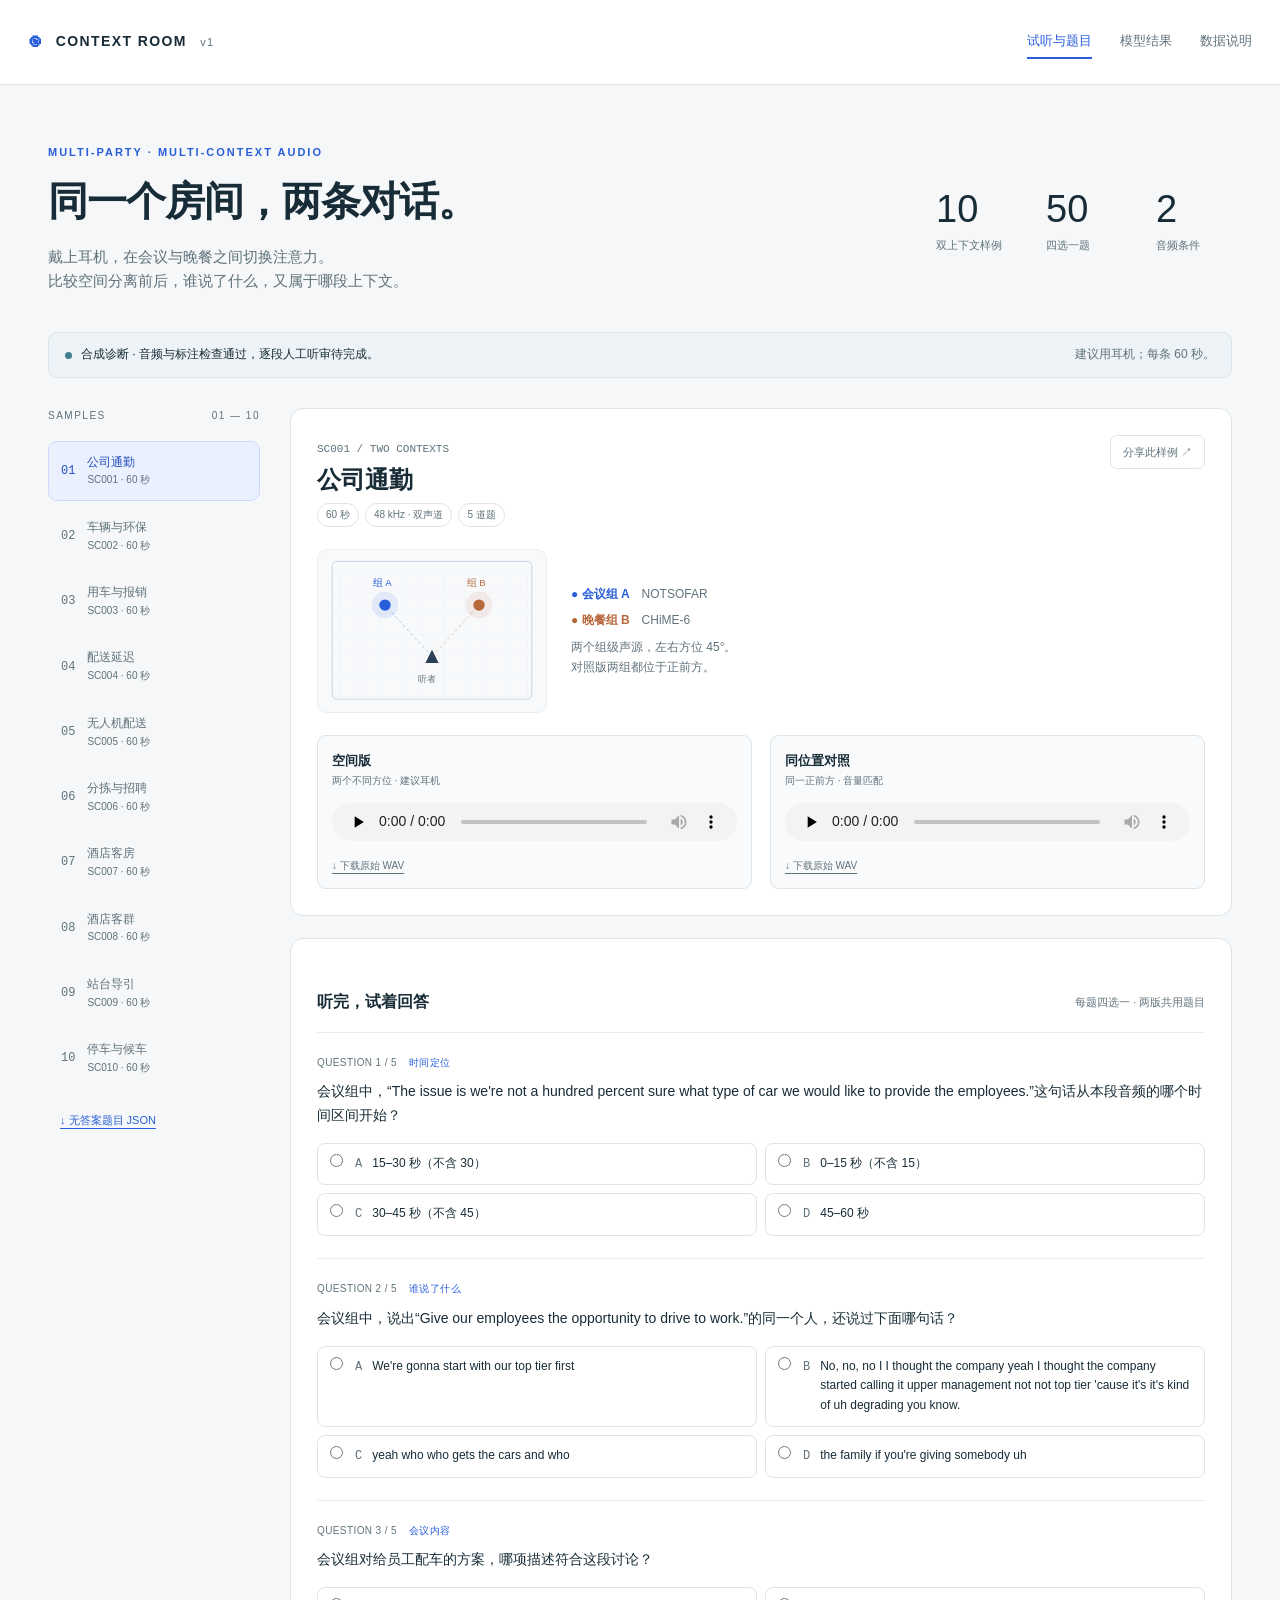
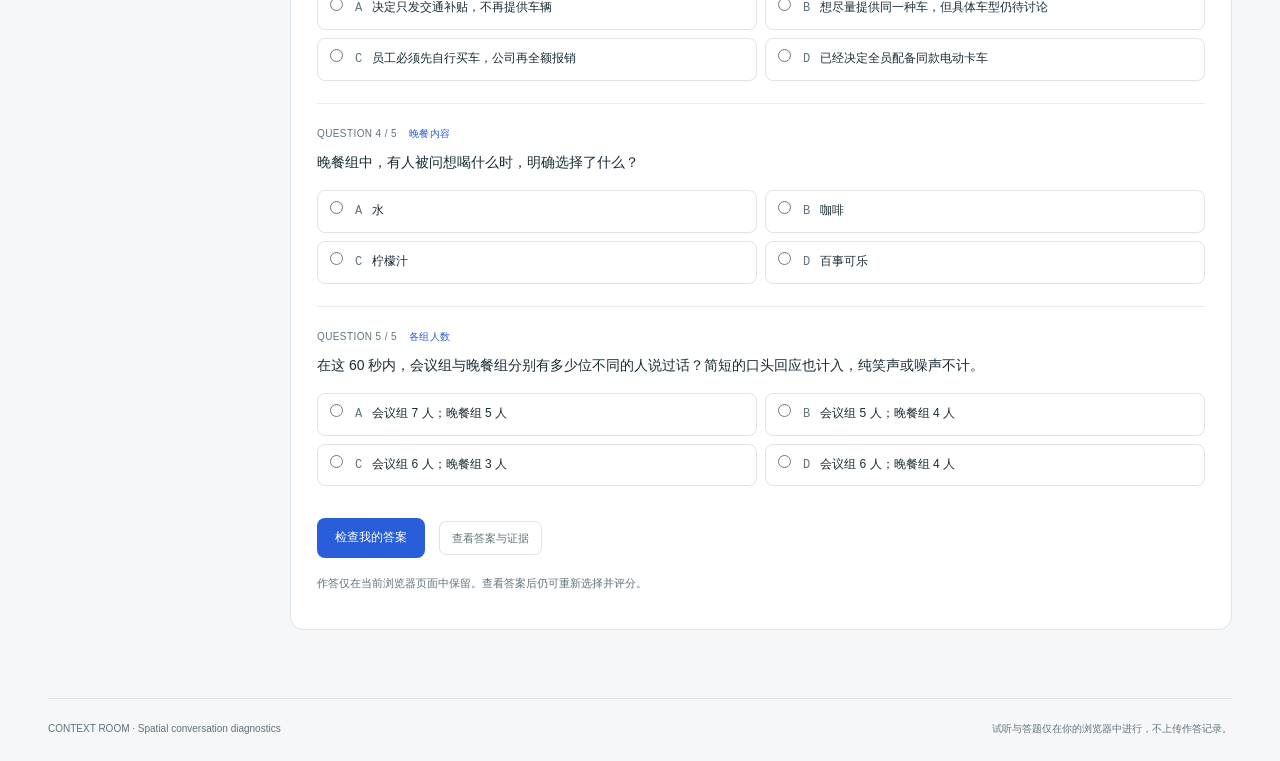
==== index.html @ 722d9555 "Add paired question results board with filters" ====
<!doctype html>
<html lang="zh-CN">
<head><meta charset="utf-8"><meta name="viewport" content="width=device-width,initial-scale=1"><meta name="description" content="10 段双上下文多人对话，比较双耳空间音频与同位置对照，配有 50 道四选一题及模型 smoke test 展示。"><title>Context Room · 双上下文音频实验</title><link rel="stylesheet" href="style.css"></head>
<body>
<header class="topbar"><a class="brand" href="#"><span class="brand-icon">◉</span> CONTEXT ROOM <span class="version">v1</span></a><nav><a href="#listen" id="nav-listen" class="active">试听与题目</a><a href="#results" id="nav-results">模型结果</a><a href="#about" id="nav-about">数据说明</a></nav></header>
<main><section class="hero"><div><p class="eyebrow">MULTI-PARTY · MULTI-CONTEXT AUDIO</p><h1>同一个房间，两条对话。</h1><p class="subtitle">戴上耳机，在会议与晚餐之间切换注意力。<br>比较空间分离前后，谁说了什么，又属于哪段上下文。</p></div><div class="stats"><div><strong>10</strong><span>双上下文样例</span></div><div><strong>50</strong><span>四选一题</span></div><div><strong>2</strong><span>音频条件</span></div></div></section>
<div class="notice"><span class="status-dot"></span>合成诊断 · 音频与标注检查通过，逐段人工听审待完成。<span>建议用耳机；每条 60 秒。</span></div>
<section id="listen-view" class="workspace"><aside><div class="section-label">SAMPLES <span>01 — 10</span></div><div id="sample-list"></div><a class="download" href="questions.json" download>↓ 无答案题目 JSON</a></aside><div id="sample-content" aria-live="polite"><p>正在载入样例…</p></div></section>
<section id="results-view" hidden>
<div class="section-heading"><div><p class="eyebrow">RESULTS BOARD</p><h2>逐题对照，看清哪里答对了</h2></div><label>模型 <select id="board-model" aria-label="看板模型"></select></label></div>
<p class="board-intro">同一组 50 道题，空间版与同位置对照版并排比较。每个模型、样例和条件取最新一次记录。</p>
<div id="board-summary" class="board-summary"></div>
<div id="paired-summary" class="paired-summary"></div>
<details class="panel type-panel"><summary>按题型查看表现</summary><div id="type-summary"></div></details>
<section class="panel board-panel" aria-label="50题对照看板">
<div class="board-toolbar"><div><h3>50 题对照 board</h3><p id="board-count" role="status"></p></div><button class="secondary" id="board-reset">重置筛选</button></div>
<div class="filters board-filters">
<label>查看 <select id="board-filter"><option value="all">全部题目</option><option value="wrong">任一版本答错</option><option value="different">两版对错不同</option><option value="both-correct">两版都答对</option><option value="both-wrong">两版都答错</option><option value="missing">存在未评分</option></select></label>
<label>样例 <select id="board-sample"><option value="all">全部样例</option></select></label>
<label>题型 <select id="board-type"><option value="all">全部题型</option></select></label>
</div>
<div id="question-board"></div>
<p class="fineprint">✓ 正确 · ✕ 错误 · — 未评分。展开题目可查看完整题干、四个选项与两版选择；点击样例可返回试听。未运行、失败和无法解析分别标记。</p>
</section>
<details class="panel model-overview"><summary>所有模型运行概览</summary><div class="section-heading"><label>音频条件 <select id="result-condition"><option value="spatial">空间版</option><option value="colocated">同位置对照</option></select></label></div><div class="results-note" id="results-note"></div><div id="model-table"></div></details>
<p class="fineprint">两版共用 50 道唯一题，不能视为 100 道独立题。准确率以有效答案为分母，覆盖率单独展示。stereo_preserved 仅表示客户端保留双声道，服务侧处理未知。人工听审仍待完成。</p>
</section>
<section id="about-view" hidden><div class="panel prose"><p class="eyebrow">DATA & METHOD</p><h2>这组音频如何构造</h2><p>每条叠加一段 NOTSOFAR 会议与一段 CHiME-6 晚餐对话，保留各自的参与者与原始内容。每组作为一个整体声源，经 KEMAR HRTF 渲染到不同方位；对照版把两个声源放在同一正前方。</p><p>两种条件使用完全相同的片段与题目，整体 RMS 匹配。每条均为 60 秒、48 kHz、16-bit 双声道 WAV。原始录音为 16 kHz；升采样不增加原始信息。不额外叠加房间混响。</p><h3>五种题型</h3><p>时间定位 · 同一说话人的内容归属 · 会议内容问答 · 晚餐内容问答 · 两个上下文各自的说话人数。时间题以本段音频的起点为 0 秒，人数计入简短口头回应，不计纯笑声与噪声。</p><h3>解读结果的边界</h3><p>10 个片段配对来自 4 场 NOTSOFAR 会议和同一场 CHiME-6 S02；不是 10 场独立会话。context 在这里表示来源对话，内部仍可能出现子话题。每个人没有独立空间位置；短回应在混合后是否可辨，仍需人工听审。这是诊断样例，不代表官方 benchmark 成绩。</p><p>模型需要核实音频预处理是否保留双声道。空间版输入经过转单声道的结果，应明确标记，不能作为空间理解能力的直接证据。</p><h3>来源与许可</h3><ul><li>NOTSOFAR-1：Microsoft 与数据作者，<a href="https://huggingface.co/datasets/microsoft/NOTSOFAR">数据集</a> · <a href="https://github.com/microsoft/NOTSOFAR1-Challenge/blob/main/DATA_LICENSE">CC BY 4.0</a>。</li><li>CHiME-5/6：Jon Barker、Shinji Watanabe、Emmanuel Vincent、Jan Trmal 及共同作者，<a href="https://openslr.org/150/">OpenSLR 150</a> · CC BY-SA 4.0。</li><li>空间渲染：Bill Gardner、Keith Martin，MIT Media Laboratory，1994 年 <a href="https://sound.media.mit.edu/resources/KEMAR.html">KEMAR HRTF</a>；FFmpeg sofalizer。</li></ul><p>本项目的变更包括截取、混音、响度匹配、HRTF 渲染和新增问答标注。衍生音频与本项目新增内容以 <a href="https://creativecommons.org/licenses/by-sa/4.0/">CC BY-SA 4.0</a> 分享。原始资料保留各自署名与许可。</p><div class="resource-links"><a href="ATTRIBUTION.md">署名与引用</a><a href="provenance.json">片段来源与音频哈希</a><a href="results.json">模型结果 JSON</a><a href="result-schema.json">结果接入格式</a></div></div></section>
<footer><span>CONTEXT ROOM · Spatial conversation diagnostics</span><span>试听与答题仅在你的浏览器中进行，不上传作答记录。</span></footer></main>
<script src="app.js" defer></script></body></html>
---- style.css ----
:root{--ink:#182c37;--muted:#60727c;--blue:#295eda;--line:#dce4e9;--paper:#fff;--bg:#f5f7f8;--orange:#b7683b}*{box-sizing:border-box}body{margin:0;background:var(--bg);color:var(--ink);font:15px/1.65 -apple-system,BlinkMacSystemFont,"Segoe UI","PingFang SC",sans-serif}a{color:var(--blue);text-underline-offset:4px}button,input,select{font:inherit}button,a,input,select,summary{touch-action:manipulation}button{cursor:pointer}button:focus-visible,a:focus-visible,select:focus-visible{outline:3px solid #75a4ff;outline-offset:3px}[hidden]{display:none!important}.topbar{background:#fff;border-bottom:1px solid var(--line);display:flex;justify-content:space-between;align-items:center;padding:22px max(28px,calc((100vw - 1240px)/2));gap:24px}.brand{font-size:14px;font-weight:750;letter-spacing:1.4px;text-decoration:none;color:var(--ink);white-space:nowrap}.brand-icon{font-size:24px;vertical-align:middle;color:var(--blue);margin-right:9px}.version{color:var(--muted);font-size:11px;font-weight:400;margin-left:8px}nav{display:flex;gap:28px}nav a{font-size:13px;color:var(--muted);text-decoration:none;padding:5px 0}nav a.active{color:var(--blue);border-bottom:2px solid var(--blue)}main{max-width:1240px;margin:auto;padding:0 28px}.hero{padding:58px 0 38px;display:flex;align-items:center;justify-content:space-between;gap:40px}.eyebrow{color:var(--blue);letter-spacing:2px;font-size:11px;font-weight:700;margin:0 0 14px}h1{font-weight:650;font-size:40px;letter-spacing:-1px;line-height:1.3;margin:0 0 18px}.subtitle{color:var(--muted);font-size:15px;margin:0}.stats{display:flex;gap:34px}.stats div{display:flex;flex-direction:column;min-width:76px}.stats strong{font-size:38px;font-weight:500;line-height:1.4}.stats span{font-size:11px;color:var(--muted)}.notice{border:1px solid #dbe5eb;border-radius:9px;background:#edf3f7;padding:12px 16px;font-size:12px;display:flex;gap:9px;align-items:center;margin-bottom:30px}.notice>span:last-child{margin-left:auto;color:var(--muted)}.status-dot{width:7px;height:7px;background:#407d8f;border-radius:50%;flex-shrink:0}.workspace{display:grid;grid-template-columns:212px minmax(0,1fr);gap:30px}aside{align-self:start;position:sticky;top:24px}.section-label{font-size:10px;letter-spacing:1.5px;color:var(--muted);display:flex;justify-content:space-between;margin:0 0 16px}#sample-list{display:flex;flex-direction:column;gap:5px}.sample-button{border:1px solid transparent;background:none;border-radius:9px;display:flex;text-align:left;align-items:center;width:100%;padding:11px 12px;gap:12px;color:var(--muted)}.sample-button:hover{background:#edf1f4}.sample-button.selected{border-color:#ccdafa;background:#eaf0fd;color:#234fbd}.sample-number{font:12px ui-monospace,monospace}.sample-name{font-size:12px;font-weight:550}.sample-button small{display:block;color:var(--muted);font-size:10px;font-weight:400}.download{font-size:11px;display:block;margin:22px 12px}.panel{background:var(--paper);border:1px solid var(--line);border-radius:13px;padding:26px;margin-bottom:22px}.sample-header{display:flex;align-items:start;justify-content:space-between;gap:12px}.sample-header h2{font-size:24px;line-height:1.3;margin:4px 0 8px;font-weight:600}.sample-id{font:11px ui-monospace,monospace;color:var(--muted)}.tags{display:flex;gap:6px;flex-wrap:wrap;margin-top:8px}.tag{font-size:10px;padding:3px 8px;border:1px solid var(--line);border-radius:20px;color:var(--muted)}.share-btn,.secondary{border:1px solid var(--line);border-radius:7px;background:white;color:var(--muted);padding:7px 12px;font-size:11px}.room-row{display:grid;grid-template-columns:230px 1fr;gap:24px;align-items:center;margin:22px 0}.room{background:#f7f9fb;border:1px solid #e8eef3;border-radius:10px;width:230px}.room-copy p{font-size:12px;color:var(--muted);margin:7px 0}.legend-a{color:var(--blue);font-weight:650}.legend-b{color:var(--orange);font-weight:650}.players{display:grid;grid-template-columns:1fr 1fr;gap:18px}.player{padding:14px;background:#f8fafc;border:1px solid var(--line);border-radius:9px}.player h3{font-size:13px;margin:0 0 2px}.player p{font-size:10px;color:var(--muted);margin:0 0 13px}.player audio{width:100%;height:38px}.player a{font-size:10px;display:block;margin-top:9px;color:var(--muted)}.section-heading{display:flex;align-items:center;justify-content:space-between;gap:20px;margin:30px 0 18px}.section-heading h2{font-size:24px;margin:0}.questions-top{display:flex;justify-content:space-between;align-items:center;margin:24px 0 16px}.questions-top h3{margin:0;font-size:16px}.questions-top small{font-size:11px;color:var(--muted)}.question{border-top:1px solid #e7edf2;padding:22px 0}.question:last-of-type{padding-bottom:12px}.q-meta{font-size:10px;color:var(--muted);letter-spacing:.4px;display:flex;gap:12px}.q-type{color:var(--blue)}.q-text{font-size:14px;line-height:1.7;margin:9px 0 15px;overflow-wrap:anywhere}.options{display:grid;grid-template-columns:1fr 1fr;gap:8px}.option{display:flex;align-items:baseline;gap:10px;padding:10px 12px;border:1px solid var(--line);border-radius:8px;font-size:12px;cursor:pointer;line-height:1.65;overflow-wrap:anywhere}.option:has(input:checked){background:#eef3ff;border-color:#6990e8}.option input{accent-color:var(--blue);margin:0 2px 0 0}.letter{color:var(--muted);font-family:ui-monospace,monospace}.option.correct{border-color:#91b8a5;background:#eff8f3}.option.wrong{border-color:#d8a6a6;background:#fff4f4}.evidence{margin-top:12px;background:#f6f8fb;border-radius:8px;padding:10px 13px;font-size:12px}.evidence summary{cursor:pointer;color:#486576}.evidence p{font-size:11px;border-top:1px solid var(--line);padding-top:9px}.evidence small{color:var(--muted);font-size:10px}.quiz-actions{display:flex;align-items:center;gap:14px;padding-top:20px}.primary{background:var(--blue);color:white;border:0;border-radius:8px;padding:10px 18px;font-size:12px}.score{font-size:12px;color:var(--muted)}.note{font-size:11px;color:var(--muted);margin-top:16px}.results-note{padding:18px 22px;background:#edf3f8;border:1px solid var(--line);border-radius:10px;margin-bottom:20px;font-size:13px}.table-wrap{overflow:auto;background:white;border:1px solid var(--line);border-radius:12px;margin-bottom:26px}table{border-collapse:collapse;width:100%;font-size:12px;white-space:nowrap}th,td{text-align:left;padding:15px 19px;border-bottom:1px solid #e8edf1}th{font-size:10px;font-weight:550;color:var(--muted);background:#f9fbfc}tbody tr:last-child td{border-bottom:0}td small{display:block;color:var(--muted);font-size:10px}.pill{display:inline-block;background:#eff2f5;border:1px solid #dfe6eb;border-radius:20px;font-size:10px;padding:3px 9px;color:var(--muted)}.filters{display:flex;gap:22px;flex-wrap:wrap;margin:20px 0}label select,select{margin-left:8px;border:1px solid var(--line);border-radius:6px;padding:6px 12px;background:white;color:var(--ink);max-width:360px}.filters label,.section-heading label{font-size:12px;color:var(--muted)}.empty{padding:36px 20px;text-align:center;border:1px dashed #cbd8e0;border-radius:10px;color:var(--muted)}.empty strong{display:block;font-size:14px;font-weight:500;margin-bottom:8px}.empty p{font-size:12px;margin:0}.fineprint{font-size:11px;color:var(--muted)}.prose{max-width:890px;margin:30px auto}.prose h2{font-size:26px}.prose h3{font-size:17px;margin-top:26px}.prose p,.prose li{font-size:13px;line-height:1.95;color:#4b606d}.resource-links{display:flex;gap:22px;flex-wrap:wrap;font-size:12px;margin-top:24px}footer{border-top:1px solid var(--line);display:flex;justify-content:space-between;gap:20px;margin:46px 0 0;padding:22px 0 32px;font-size:10px;color:var(--muted)}.error{padding:26px;background:#fff3ee;border:1px solid #efbdab;border-radius:10px}button:disabled{opacity:.55;cursor:default}@media(max-width:950px){h1{font-size:32px}.stats{gap:20px}.stats strong{font-size:30px}.workspace{grid-template-columns:165px minmax(0,1fr);gap:20px}.room-row{grid-template-columns:180px 1fr;gap:16px}.room{width:180px}.options{grid-template-columns:1fr}.notice{flex-wrap:wrap}.notice>span:last-child{margin-left:16px}.panel{padding:22px}}@media(max-width:680px){.topbar{padding:16px 20px;flex-wrap:wrap;gap:14px}nav{gap:25px}main{padding:0 18px}.hero{display:block;padding-top:34px}.stats{margin-top:26px;gap:40px}.stats div{min-width:50px}.stats strong{font-size:27px}.workspace{display:block}aside{position:static;margin-bottom:18px}#sample-list{display:grid;grid-template-columns:1fr 1fr;gap:3px}.sample-button{padding:7px 9px}.sample-button small{display:none}.download{margin:14px 10px}.players{grid-template-columns:1fr}.room-row{grid-template-columns:145px 1fr;gap:12px}.room{width:145px}.panel{padding:18px}.sample-header h2{font-size:22px}.section-heading{display:block}.section-heading label{display:block;margin-top:16px}.filters{gap:12px}label select{max-width:235px}.quiz-actions{flex-wrap:wrap}.score{width:100%}footer{display:block}footer span{display:block;margin-bottom:8px}h1{font-size:30px}.hero br{display:none}}
/* Paired question board */
.board-intro{color:var(--muted);font-size:13px;margin:-3px 0 22px}.board-summary{display:grid;grid-template-columns:1fr 1fr;gap:18px;margin-bottom:18px}.score-card{background:#fff;border:1px solid var(--line);border-top:3px solid var(--blue);border-radius:12px;padding:22px 26px}.score-card.colocated{border-top-color:var(--orange)}.score-card-top{display:flex;align-items:center;justify-content:space-between;gap:12px}.score-card h3{font-size:15px;margin:0}.score-card-top span,.score-card small{font-size:11px;color:var(--muted)}.score-card>strong{font-size:42px;font-weight:600;line-height:1.6;letter-spacing:-1px}.score-card p{font-size:13px;margin:0 0 13px}.coverage{height:4px;background:#edf1f5;border-radius:8px;margin-bottom:7px;overflow:hidden}.coverage span{display:block;height:100%;background:var(--blue)}.colocated .coverage span{background:var(--orange)}.paired-summary{display:grid;grid-template-columns:repeat(5,1fr);gap:10px;margin-bottom:22px}.pair-stat{background:#fff;border:1px solid var(--line);border-radius:10px;padding:13px 16px;display:flex;flex-direction:column}.pair-stat strong{font-size:23px;font-weight:600}.pair-stat span{font-size:11px;color:var(--muted)}.pair-stat.right strong{color:#21734e}.pair-stat.wrong strong{color:#b04444}.type-panel>summary,.model-overview>summary{cursor:pointer;font-size:14px;font-weight:600}.type-panel .table-wrap{margin:18px 0 0}.board-toolbar{display:flex;align-items:center;justify-content:space-between;gap:15px}.board-toolbar h3{margin:0;font-size:18px}.board-toolbar p{color:var(--muted);font-size:11px;margin:4px 0 0}.board-filters{padding-bottom:20px;border-bottom:1px solid var(--line);gap:14px}.board-filters label{display:flex;align-items:center}.board-group{margin-top:22px}.board-group-heading{display:flex;justify-content:space-between;align-items:center;gap:12px;margin-bottom:12px}.board-group-heading a{font-size:13px;font-weight:650;text-decoration:none}.board-group-heading>span{font-size:11px;color:var(--muted)}.board-columns,.board-question>summary{display:grid;grid-template-columns:minmax(0,1fr) 140px 160px;gap:18px;align-items:center}.board-columns{font-size:10px;color:var(--muted);background:#f5f8fa;padding:9px 15px;border-radius:7px}.board-question{border-bottom:1px solid var(--line)}.board-question>summary{padding:16px 15px;cursor:pointer;list-style:none;border-radius:7px}.board-question>summary::-webkit-details-marker{display:none}.board-question>summary:hover{background:#f6f8fb}.board-question[open]>summary{background:#f2f6fc}.board-question.different>summary{box-shadow:inset 3px 0 #cc8b24;background:#fffaf0}.board-question-label{min-width:0}.board-question-label b{font:600 12px ui-monospace,monospace}.board-question-label b:before{content:'▸ ';color:var(--muted)}.board-question[open] .board-question-label b:before{content:'▾ '}.question-kind{font-size:10px;color:var(--muted);margin-left:10px}.board-question-label small{display:block;color:var(--muted);font-size:10px;margin:4px 0}.question-preview{display:block;overflow:hidden;text-overflow:ellipsis;white-space:nowrap;font-size:12px;color:#4b606d}.answer-badge{display:inline-flex;align-items:center;gap:5px;padding:4px 9px;border-radius:6px;white-space:nowrap;font-size:11px;font-weight:550;border:1px solid transparent}.answer-badge.right{background:#edf8f0;color:#216440;border-color:#cce7d5}.answer-badge.wrong{background:#fff0ef;color:#a13838;border-color:#f0d0cb}.answer-badge.missing{background:#f1f3f5;color:#65727d;border-color:#dfe4e9}.mobile-condition{display:none}.board-detail{padding:4px 18px 22px;font-size:13px;overflow-wrap:anywhere}.board-detail>p{line-height:1.9}.board-options{padding-left:28px}.board-options li{padding:8px 10px;margin-bottom:5px;border-radius:5px}.gold-option{background:#edf8f0;color:#216440}.gold-option b{font-size:11px}.choice-details{display:grid;grid-template-columns:1fr 1fr;gap:16px;margin:18px 0}.choice-details>div{background:#f7f9fb;padding:15px;border-radius:8px}.choice-details h4{font-size:12px;margin:0}.choice-details h4 .answer-badge{margin-left:6px}.choice-details p{font-size:12px}.choice-details small{font-size:10px;color:var(--muted)}.board-detail>a{font-size:11px}.model-overview .table-wrap{margin-bottom:0}.sr-only{position:absolute;width:1px;height:1px;padding:0;margin:-1px;overflow:hidden;clip:rect(0,0,0,0);white-space:nowrap;border:0}summary:focus-visible{outline:3px solid #75a4ff;outline-offset:2px}
@media(max-width:800px){.board-columns,.board-question>summary{grid-template-columns:minmax(0,1fr) 110px 125px;gap:10px}.board-filters{flex-direction:column;align-items:flex-start}.paired-summary{grid-template-columns:repeat(3,1fr)}}
@media(max-width:580px){.score-card{padding:16px}.score-card-top{display:block}.score-card-top span{display:block;margin-top:4px}.score-card>strong{font-size:34px}.score-card p{font-size:11px}.board-summary{gap:10px}.paired-summary{grid-template-columns:repeat(2,1fr)}.pair-stat:last-child{grid-column:1/-1;flex-direction:row;align-items:center;gap:12px}.board-columns{display:none}.board-question>summary{grid-template-columns:1fr 1fr;padding:15px 8px;gap:10px}.board-question-label{grid-column:1/-1}.mobile-condition{display:block;font-size:10px;color:var(--muted);margin-bottom:5px}.board-group-heading{align-items:flex-start;flex-direction:column;gap:3px}.choice-details{grid-template-columns:1fr}.board-detail{padding:4px 8px 20px}.board-toolbar{align-items:flex-start}.board-toolbar .secondary{white-space:nowrap}.board-question-label .question-preview{white-space:normal;display:-webkit-box;-webkit-line-clamp:2;-webkit-box-orient:vertical;overflow:hidden}.type-panel th,.type-panel td{padding:12px}.board-filters select{max-width:220px}}
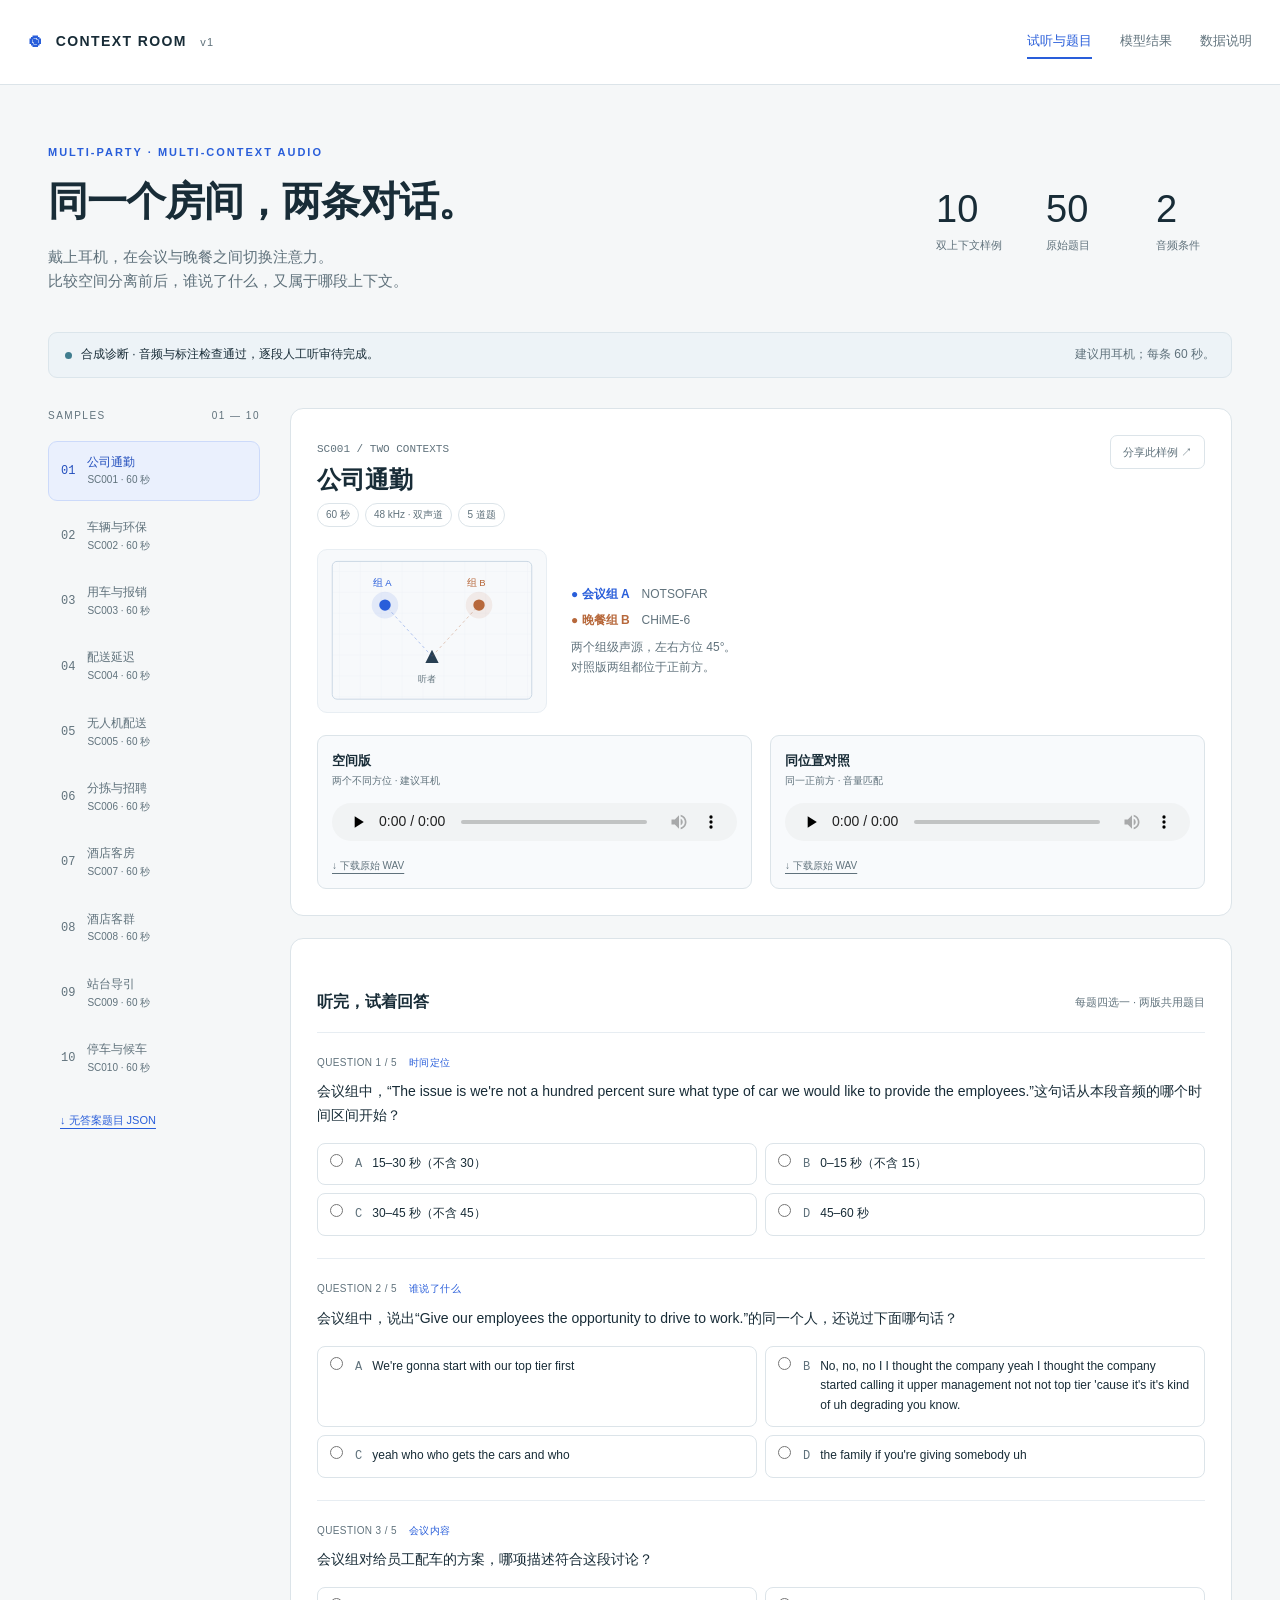
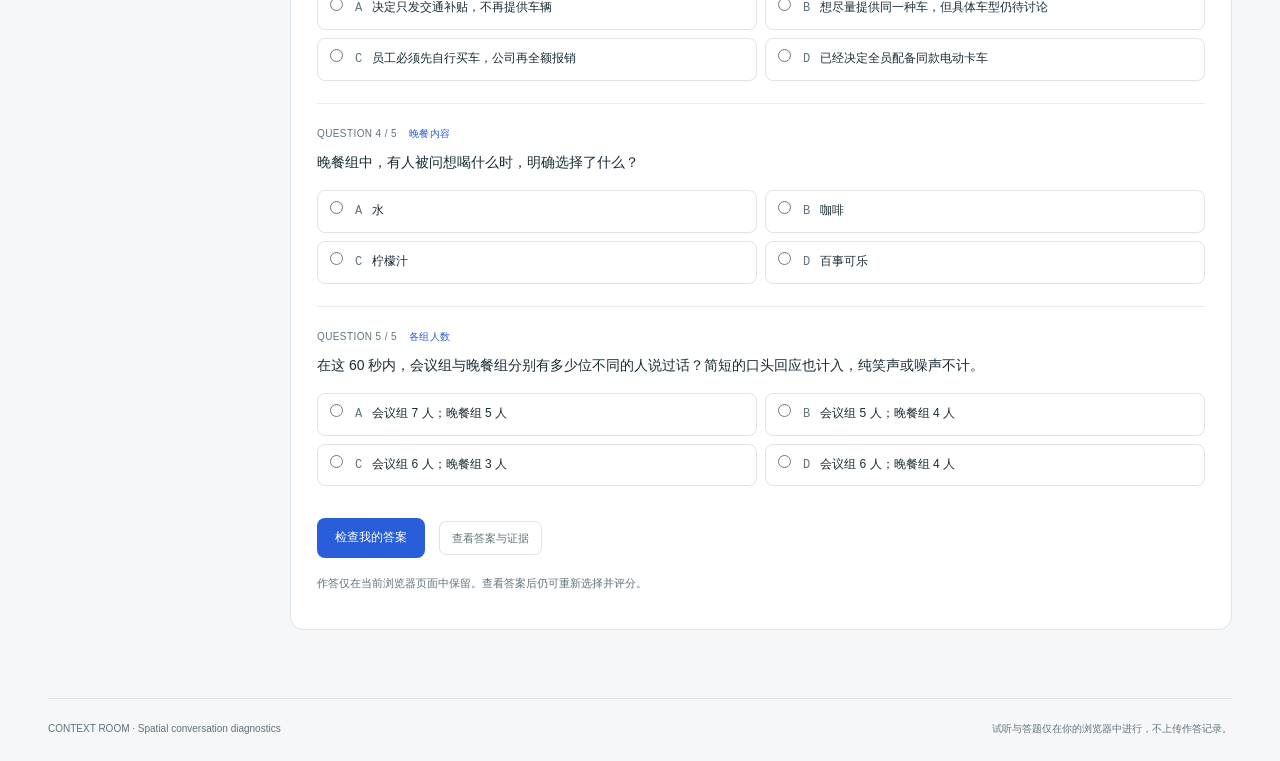
==== commit e1a73486: "Add fixed-question 1-4 context comparison and unified results board" ====
--- a/index.html
+++ b/index.html
@@ -1,30 +1,12 @@
 <!doctype html>
 <html lang="zh-CN">
-<head><meta charset="utf-8"><meta name="viewport" content="width=device-width,initial-scale=1"><meta name="description" content="10 段双上下文多人对话，比较双耳空间音频与同位置对照，配有 50 道四选一题及模型 smoke test 展示。"><title>Context Room · 双上下文音频实验</title><link rel="stylesheet" href="style.css"></head>
+<head><meta charset="utf-8"><meta name="viewport" content="width=device-width,initial-scale=1"><meta name="description" content="固定 50 道原题，比较 1–4 context 的模型表现，提供空间版、同位置对照及逐题答案。"><title>Context Room · 双上下文音频实验</title><link rel="stylesheet" href="style.css?v=20260928-ladder-v1"></head>
 <body>
 <header class="topbar"><a class="brand" href="#"><span class="brand-icon">◉</span> CONTEXT ROOM <span class="version">v1</span></a><nav><a href="#listen" id="nav-listen" class="active">试听与题目</a><a href="#results" id="nav-results">模型结果</a><a href="#about" id="nav-about">数据说明</a></nav></header>
-<main><section class="hero"><div><p class="eyebrow">MULTI-PARTY · MULTI-CONTEXT AUDIO</p><h1>同一个房间，两条对话。</h1><p class="subtitle">戴上耳机，在会议与晚餐之间切换注意力。<br>比较空间分离前后，谁说了什么，又属于哪段上下文。</p></div><div class="stats"><div><strong>10</strong><span>双上下文样例</span></div><div><strong>50</strong><span>四选一题</span></div><div><strong>2</strong><span>音频条件</span></div></div></section>
+<main><section class="hero"><div><p class="eyebrow">MULTI-PARTY · MULTI-CONTEXT AUDIO</p><h1>同一个房间，两条对话。</h1><p class="subtitle">戴上耳机，在会议与晚餐之间切换注意力。<br>比较空间分离前后，谁说了什么，又属于哪段上下文。</p></div><div class="stats"><div><strong>10</strong><span>双上下文样例</span></div><div><strong>50</strong><span>原始题目</span></div><div><strong>2</strong><span>音频条件</span></div></div></section>
 <div class="notice"><span class="status-dot"></span>合成诊断 · 音频与标注检查通过，逐段人工听审待完成。<span>建议用耳机；每条 60 秒。</span></div>
 <section id="listen-view" class="workspace"><aside><div class="section-label">SAMPLES <span>01 — 10</span></div><div id="sample-list"></div><a class="download" href="questions.json" download>↓ 无答案题目 JSON</a></aside><div id="sample-content" aria-live="polite"><p>正在载入样例…</p></div></section>
-<section id="results-view" hidden>
-<div class="section-heading"><div><p class="eyebrow">RESULTS BOARD</p><h2>逐题对照，看清哪里答对了</h2></div><label>模型 <select id="board-model" aria-label="看板模型"></select></label></div>
-<p class="board-intro">同一组 50 道题，空间版与同位置对照版并排比较。每个模型、样例和条件取最新一次记录。</p>
-<div id="board-summary" class="board-summary"></div>
-<div id="paired-summary" class="paired-summary"></div>
-<details class="panel type-panel"><summary>按题型查看表现</summary><div id="type-summary"></div></details>
-<section class="panel board-panel" aria-label="50题对照看板">
-<div class="board-toolbar"><div><h3>50 题对照 board</h3><p id="board-count" role="status"></p></div><button class="secondary" id="board-reset">重置筛选</button></div>
-<div class="filters board-filters">
-<label>查看 <select id="board-filter"><option value="all">全部题目</option><option value="wrong">任一版本答错</option><option value="different">两版对错不同</option><option value="both-correct">两版都答对</option><option value="both-wrong">两版都答错</option><option value="missing">存在未评分</option></select></label>
-<label>样例 <select id="board-sample"><option value="all">全部样例</option></select></label>
-<label>题型 <select id="board-type"><option value="all">全部题型</option></select></label>
-</div>
-<div id="question-board"></div>
-<p class="fineprint">✓ 正确 · ✕ 错误 · — 未评分。展开题目可查看完整题干、四个选项与两版选择；点击样例可返回试听。未运行、失败和无法解析分别标记。</p>
-</section>
-<details class="panel model-overview"><summary>所有模型运行概览</summary><div class="section-heading"><label>音频条件 <select id="result-condition"><option value="spatial">空间版</option><option value="colocated">同位置对照</option></select></label></div><div class="results-note" id="results-note"></div><div id="model-table"></div></details>
-<p class="fineprint">两版共用 50 道唯一题，不能视为 100 道独立题。准确率以有效答案为分母，覆盖率单独展示。stereo_preserved 仅表示客户端保留双声道，服务侧处理未知。人工听审仍待完成。</p>
-</section>
-<section id="about-view" hidden><div class="panel prose"><p class="eyebrow">DATA & METHOD</p><h2>这组音频如何构造</h2><p>每条叠加一段 NOTSOFAR 会议与一段 CHiME-6 晚餐对话，保留各自的参与者与原始内容。每组作为一个整体声源，经 KEMAR HRTF 渲染到不同方位；对照版把两个声源放在同一正前方。</p><p>两种条件使用完全相同的片段与题目，整体 RMS 匹配。每条均为 60 秒、48 kHz、16-bit 双声道 WAV。原始录音为 16 kHz；升采样不增加原始信息。不额外叠加房间混响。</p><h3>五种题型</h3><p>时间定位 · 同一说话人的内容归属 · 会议内容问答 · 晚餐内容问答 · 两个上下文各自的说话人数。时间题以本段音频的起点为 0 秒，人数计入简短口头回应，不计纯笑声与噪声。</p><h3>解读结果的边界</h3><p>10 个片段配对来自 4 场 NOTSOFAR 会议和同一场 CHiME-6 S02；不是 10 场独立会话。context 在这里表示来源对话，内部仍可能出现子话题。每个人没有独立空间位置；短回应在混合后是否可辨，仍需人工听审。这是诊断样例，不代表官方 benchmark 成绩。</p><p>模型需要核实音频预处理是否保留双声道。空间版输入经过转单声道的结果，应明确标记，不能作为空间理解能力的直接证据。</p><h3>来源与许可</h3><ul><li>NOTSOFAR-1：Microsoft 与数据作者，<a href="https://huggingface.co/datasets/microsoft/NOTSOFAR">数据集</a> · <a href="https://github.com/microsoft/NOTSOFAR1-Challenge/blob/main/DATA_LICENSE">CC BY 4.0</a>。</li><li>CHiME-5/6：Jon Barker、Shinji Watanabe、Emmanuel Vincent、Jan Trmal 及共同作者，<a href="https://openslr.org/150/">OpenSLR 150</a> · CC BY-SA 4.0。</li><li>空间渲染：Bill Gardner、Keith Martin，MIT Media Laboratory，1994 年 <a href="https://sound.media.mit.edu/resources/KEMAR.html">KEMAR HRTF</a>；FFmpeg sofalizer。</li></ul><p>本项目的变更包括截取、混音、响度匹配、HRTF 渲染和新增问答标注。衍生音频与本项目新增内容以 <a href="https://creativecommons.org/licenses/by-sa/4.0/">CC BY-SA 4.0</a> 分享。原始资料保留各自署名与许可。</p><div class="resource-links"><a href="ATTRIBUTION.md">署名与引用</a><a href="provenance.json">片段来源与音频哈希</a><a href="results.json">模型结果 JSON</a><a href="result-schema.json">结果接入格式</a></div></div></section>
+<section id="results-view" hidden><div class="section-heading"><div><p class="eyebrow">FIXED QUESTIONS · INCREASING INTERFERENCE</p><h2>1–4 context 模型结果</h2></div><label>音频条件 <select id="result-condition"><option value="spatial">空间版</option><option value="colocated">同位置对照</option></select></label></div><div id="context-ladder-results" hidden></div><details class="historical-results"><summary>历史实验、单／双 context 原报告与链路测试</summary><div class="panel"><p class="eyebrow">SINGLE-SAMPLE CONNECTIVITY</p><h2>单样本链路测试</h2><p class="fineprint">展示每个模型最新的单样本链路验证。Muse 使用本题集 SC001 空间版 60 秒音频。通过表示请求或推理链路可用，不代表答题正确；这些状态不计入下方 50 题选择题评分。</p><div id="smoke-table"></div><p class="fineprint">耗时口径：Live 为完整会话，Gemini 为请求耗时，开放模型为生成耗时；均非实时服务延迟。</p></div><div class="results-note" id="results-note"></div><div id="model-table"></div><div id="model-protocols" class="panel" hidden></div><div id="transcription-results" class="panel" hidden></div><div id="single-context-results" class="panel" hidden></div><div class="panel"><h3>样例结果</h3><div class="filters"><label>模型 <select id="result-model"></select></label><label>样例 <select id="result-sample"></select></label></div><div id="question-results"></div></div><p class="fineprint">每个条件共 50 题。完整记录 10 条音频后，以答对数除以 50；无法解析的题计为未答，有效答题数单独显示。全无有效答案时不显示准确率；未完成整轮显示“进行中”。Muse 已完成两条件转录，按 WER 单独评分，不参与选择题准确率。</p></details></section>
+<section id="about-view" hidden><div class="panel prose"><p class="eyebrow">DATA & METHOD</p><h2>原始双 context 音频如何构造</h2><p>每条叠加一段 NOTSOFAR 会议与一段 CHiME-6 晚餐对话，保留各自的参与者与原始内容。每组作为一个整体声源，经 KEMAR HRTF 渲染到不同方位；对照版把两个声源放在同一正前方。</p><p>两种条件使用完全相同的片段与题目，整体 RMS 匹配。每条均为 60 秒、48 kHz、16-bit 双声道 WAV。原始录音为 16 kHz；升采样不增加原始信息。不额外叠加房间混响。</p><h3>固定原题的 1–4 context 对照</h3><p>1 context 分别播放题目所属 A 或 B；2 context 为原 A+B；3 context 加入一路朗读干扰，4 context 加入两路。各级共用原 50 题计分单元，人数题拆成 A/B 两个整数子问，两者都正确才得分。新增 C/D 只作干扰，不增加问题。</p><p>A/B 保持原来的 60 秒时间轴、增益和方位，各级不重新归一化。C/D 统一额外衰减 6.05 dB 以避免削波；空间版 3 context 的新增源在 +100°，4 context 再加 −100°；同位置版均为正前方。新增语音也增加干扰能量，因此测量的是加入这些语音来源后的表现。试听区保留原始双 context 样例。</p><h3>五种题型</h3><p>时间定位 · 同一说话人的内容归属 · 会议内容问答 · 晚餐内容问答 · 两个上下文各自的说话人数。时间题以本段音频的起点为 0 秒，人数计入简短口头回应，不计纯笑声与噪声。</p><h3>解读结果的边界</h3><p>10 个片段配对来自 4 场 NOTSOFAR 会议和同一场 CHiME-6 S02；不是 10 场独立会话。context 表示来源音轨：A/B 为对话，C/D 为单人朗读；来源内部仍可能出现子话题。每个人没有独立空间位置；短回应在混合后是否可辨，仍需人工听审。这是诊断样例，不代表官方 benchmark 成绩。</p><p>模型需要核实音频预处理是否保留双声道。空间版输入经过转单声道的结果，应明确标记，不能作为空间理解能力的直接证据。</p><h3>来源与许可</h3><ul><li>NOTSOFAR-1：Microsoft 与数据作者，<a href="https://huggingface.co/datasets/microsoft/NOTSOFAR">数据集</a> · <a href="https://github.com/microsoft/NOTSOFAR1-Challenge/blob/main/DATA_LICENSE">CC BY 4.0</a>。</li><li>CHiME-5/6：Jon Barker、Shinji Watanabe、Emmanuel Vincent、Jan Trmal 及共同作者，<a href="https://openslr.org/150/">OpenSLR 150</a> · CC BY-SA 4.0。</li><li>新增干扰 C/D：<a href="https://www.openslr.org/12">LibriSpeech test-clean</a>，Vassil Panayotov、Guoguo Chen、Daniel Povey、Sanjeev Khudanpur，CC BY 4.0。各路为独立单人朗读，完整话语按原顺序拼接、补零到 60 秒。</li><li>空间渲染：Bill Gardner、Keith Martin，MIT Media Laboratory，1994 年 <a href="https://sound.media.mit.edu/resources/KEMAR.html">KEMAR HRTF</a>；FFmpeg sofalizer。</li></ul><p>本项目的变更包括截取、混音、响度匹配、HRTF 渲染和新增问答标注。衍生音频与本项目新增内容以 <a href="https://creativecommons.org/licenses/by-sa/4.0/">CC BY-SA 4.0</a> 分享。原始资料保留各自署名与许可。</p><div class="resource-links"><a href="ATTRIBUTION.md">署名与引用</a><a href="provenance.json">原始片段来源与音频哈希</a><a href="results.json">模型结果 JSON</a><a href="result-schema.json">结果接入格式</a></div></div></section>
 <footer><span>CONTEXT ROOM · Spatial conversation diagnostics</span><span>试听与答题仅在你的浏览器中进行，不上传作答记录。</span></footer></main>
-<script src="app.js" defer></script></body></html>
+<script src="app.js?v=20260928-ladder-v1" defer></script></body></html>
--- a/style.css
+++ b/style.css
@@ -1,5 +1,4 @@
 :root{--ink:#182c37;--muted:#60727c;--blue:#295eda;--line:#dce4e9;--paper:#fff;--bg:#f5f7f8;--orange:#b7683b}*{box-sizing:border-box}body{margin:0;background:var(--bg);color:var(--ink);font:15px/1.65 -apple-system,BlinkMacSystemFont,"Segoe UI","PingFang SC",sans-serif}a{color:var(--blue);text-underline-offset:4px}button,input,select{font:inherit}button,a,input,select,summary{touch-action:manipulation}button{cursor:pointer}button:focus-visible,a:focus-visible,select:focus-visible{outline:3px solid #75a4ff;outline-offset:3px}[hidden]{display:none!important}.topbar{background:#fff;border-bottom:1px solid var(--line);display:flex;justify-content:space-between;align-items:center;padding:22px max(28px,calc((100vw - 1240px)/2));gap:24px}.brand{font-size:14px;font-weight:750;letter-spacing:1.4px;text-decoration:none;color:var(--ink);white-space:nowrap}.brand-icon{font-size:24px;vertical-align:middle;color:var(--blue);margin-right:9px}.version{color:var(--muted);font-size:11px;font-weight:400;margin-left:8px}nav{display:flex;gap:28px}nav a{font-size:13px;color:var(--muted);text-decoration:none;padding:5px 0}nav a.active{color:var(--blue);border-bottom:2px solid var(--blue)}main{max-width:1240px;margin:auto;padding:0 28px}.hero{padding:58px 0 38px;display:flex;align-items:center;justify-content:space-between;gap:40px}.eyebrow{color:var(--blue);letter-spacing:2px;font-size:11px;font-weight:700;margin:0 0 14px}h1{font-weight:650;font-size:40px;letter-spacing:-1px;line-height:1.3;margin:0 0 18px}.subtitle{color:var(--muted);font-size:15px;margin:0}.stats{display:flex;gap:34px}.stats div{display:flex;flex-direction:column;min-width:76px}.stats strong{font-size:38px;font-weight:500;line-height:1.4}.stats span{font-size:11px;color:var(--muted)}.notice{border:1px solid #dbe5eb;border-radius:9px;background:#edf3f7;padding:12px 16px;font-size:12px;display:flex;gap:9px;align-items:center;margin-bottom:30px}.notice>span:last-child{margin-left:auto;color:var(--muted)}.status-dot{width:7px;height:7px;background:#407d8f;border-radius:50%;flex-shrink:0}.workspace{display:grid;grid-template-columns:212px minmax(0,1fr);gap:30px}aside{align-self:start;position:sticky;top:24px}.section-label{font-size:10px;letter-spacing:1.5px;color:var(--muted);display:flex;justify-content:space-between;margin:0 0 16px}#sample-list{display:flex;flex-direction:column;gap:5px}.sample-button{border:1px solid transparent;background:none;border-radius:9px;display:flex;text-align:left;align-items:center;width:100%;padding:11px 12px;gap:12px;color:var(--muted)}.sample-button:hover{background:#edf1f4}.sample-button.selected{border-color:#ccdafa;background:#eaf0fd;color:#234fbd}.sample-number{font:12px ui-monospace,monospace}.sample-name{font-size:12px;font-weight:550}.sample-button small{display:block;color:var(--muted);font-size:10px;font-weight:400}.download{font-size:11px;display:block;margin:22px 12px}.panel{background:var(--paper);border:1px solid var(--line);border-radius:13px;padding:26px;margin-bottom:22px}.sample-header{display:flex;align-items:start;justify-content:space-between;gap:12px}.sample-header h2{font-size:24px;line-height:1.3;margin:4px 0 8px;font-weight:600}.sample-id{font:11px ui-monospace,monospace;color:var(--muted)}.tags{display:flex;gap:6px;flex-wrap:wrap;margin-top:8px}.tag{font-size:10px;padding:3px 8px;border:1px solid var(--line);border-radius:20px;color:var(--muted)}.share-btn,.secondary{border:1px solid var(--line);border-radius:7px;background:white;color:var(--muted);padding:7px 12px;font-size:11px}.room-row{display:grid;grid-template-columns:230px 1fr;gap:24px;align-items:center;margin:22px 0}.room{background:#f7f9fb;border:1px solid #e8eef3;border-radius:10px;width:230px}.room-copy p{font-size:12px;color:var(--muted);margin:7px 0}.legend-a{color:var(--blue);font-weight:650}.legend-b{color:var(--orange);font-weight:650}.players{display:grid;grid-template-columns:1fr 1fr;gap:18px}.player{padding:14px;background:#f8fafc;border:1px solid var(--line);border-radius:9px}.player h3{font-size:13px;margin:0 0 2px}.player p{font-size:10px;color:var(--muted);margin:0 0 13px}.player audio{width:100%;height:38px}.player a{font-size:10px;display:block;margin-top:9px;color:var(--muted)}.section-heading{display:flex;align-items:center;justify-content:space-between;gap:20px;margin:30px 0 18px}.section-heading h2{font-size:24px;margin:0}.questions-top{display:flex;justify-content:space-between;align-items:center;margin:24px 0 16px}.questions-top h3{margin:0;font-size:16px}.questions-top small{font-size:11px;color:var(--muted)}.question{border-top:1px solid #e7edf2;padding:22px 0}.question:last-of-type{padding-bottom:12px}.q-meta{font-size:10px;color:var(--muted);letter-spacing:.4px;display:flex;gap:12px}.q-type{color:var(--blue)}.q-text{font-size:14px;line-height:1.7;margin:9px 0 15px;overflow-wrap:anywhere}.options{display:grid;grid-template-columns:1fr 1fr;gap:8px}.option{display:flex;align-items:baseline;gap:10px;padding:10px 12px;border:1px solid var(--line);border-radius:8px;font-size:12px;cursor:pointer;line-height:1.65;overflow-wrap:anywhere}.option:has(input:checked){background:#eef3ff;border-color:#6990e8}.option input{accent-color:var(--blue);margin:0 2px 0 0}.letter{color:var(--muted);font-family:ui-monospace,monospace}.option.correct{border-color:#91b8a5;background:#eff8f3}.option.wrong{border-color:#d8a6a6;background:#fff4f4}.evidence{margin-top:12px;background:#f6f8fb;border-radius:8px;padding:10px 13px;font-size:12px}.evidence summary{cursor:pointer;color:#486576}.evidence p{font-size:11px;border-top:1px solid var(--line);padding-top:9px}.evidence small{color:var(--muted);font-size:10px}.quiz-actions{display:flex;align-items:center;gap:14px;padding-top:20px}.primary{background:var(--blue);color:white;border:0;border-radius:8px;padding:10px 18px;font-size:12px}.score{font-size:12px;color:var(--muted)}.note{font-size:11px;color:var(--muted);margin-top:16px}.results-note{padding:18px 22px;background:#edf3f8;border:1px solid var(--line);border-radius:10px;margin-bottom:20px;font-size:13px}.table-wrap{overflow:auto;background:white;border:1px solid var(--line);border-radius:12px;margin-bottom:26px}table{border-collapse:collapse;width:100%;font-size:12px;white-space:nowrap}th,td{text-align:left;padding:15px 19px;border-bottom:1px solid #e8edf1}th{font-size:10px;font-weight:550;color:var(--muted);background:#f9fbfc}tbody tr:last-child td{border-bottom:0}td small{display:block;color:var(--muted);font-size:10px}.pill{display:inline-block;background:#eff2f5;border:1px solid #dfe6eb;border-radius:20px;font-size:10px;padding:3px 9px;color:var(--muted)}.filters{display:flex;gap:22px;flex-wrap:wrap;margin:20px 0}label select,select{margin-left:8px;border:1px solid var(--line);border-radius:6px;padding:6px 12px;background:white;color:var(--ink);max-width:360px}.filters label,.section-heading label{font-size:12px;color:var(--muted)}.empty{padding:36px 20px;text-align:center;border:1px dashed #cbd8e0;border-radius:10px;color:var(--muted)}.empty strong{display:block;font-size:14px;font-weight:500;margin-bottom:8px}.empty p{font-size:12px;margin:0}.fineprint{font-size:11px;color:var(--muted)}.prose{max-width:890px;margin:30px auto}.prose h2{font-size:26px}.prose h3{font-size:17px;margin-top:26px}.prose p,.prose li{font-size:13px;line-height:1.95;color:#4b606d}.resource-links{display:flex;gap:22px;flex-wrap:wrap;font-size:12px;margin-top:24px}footer{border-top:1px solid var(--line);display:flex;justify-content:space-between;gap:20px;margin:46px 0 0;padding:22px 0 32px;font-size:10px;color:var(--muted)}.error{padding:26px;background:#fff3ee;border:1px solid #efbdab;border-radius:10px}button:disabled{opacity:.55;cursor:default}@media(max-width:950px){h1{font-size:32px}.stats{gap:20px}.stats strong{font-size:30px}.workspace{grid-template-columns:165px minmax(0,1fr);gap:20px}.room-row{grid-template-columns:180px 1fr;gap:16px}.room{width:180px}.options{grid-template-columns:1fr}.notice{flex-wrap:wrap}.notice>span:last-child{margin-left:16px}.panel{padding:22px}}@media(max-width:680px){.topbar{padding:16px 20px;flex-wrap:wrap;gap:14px}nav{gap:25px}main{padding:0 18px}.hero{display:block;padding-top:34px}.stats{margin-top:26px;gap:40px}.stats div{min-width:50px}.stats strong{font-size:27px}.workspace{display:block}aside{position:static;margin-bottom:18px}#sample-list{display:grid;grid-template-columns:1fr 1fr;gap:3px}.sample-button{padding:7px 9px}.sample-button small{display:none}.download{margin:14px 10px}.players{grid-template-columns:1fr}.room-row{grid-template-columns:145px 1fr;gap:12px}.room{width:145px}.panel{padding:18px}.sample-header h2{font-size:22px}.section-heading{display:block}.section-heading label{display:block;margin-top:16px}.filters{gap:12px}label select{max-width:235px}.quiz-actions{flex-wrap:wrap}.score{width:100%}footer{display:block}footer span{display:block;margin-bottom:8px}h1{font-size:30px}.hero br{display:none}}
-/* Paired question board */
-.board-intro{color:var(--muted);font-size:13px;margin:-3px 0 22px}.board-summary{display:grid;grid-template-columns:1fr 1fr;gap:18px;margin-bottom:18px}.score-card{background:#fff;border:1px solid var(--line);border-top:3px solid var(--blue);border-radius:12px;padding:22px 26px}.score-card.colocated{border-top-color:var(--orange)}.score-card-top{display:flex;align-items:center;justify-content:space-between;gap:12px}.score-card h3{font-size:15px;margin:0}.score-card-top span,.score-card small{font-size:11px;color:var(--muted)}.score-card>strong{font-size:42px;font-weight:600;line-height:1.6;letter-spacing:-1px}.score-card p{font-size:13px;margin:0 0 13px}.coverage{height:4px;background:#edf1f5;border-radius:8px;margin-bottom:7px;overflow:hidden}.coverage span{display:block;height:100%;background:var(--blue)}.colocated .coverage span{background:var(--orange)}.paired-summary{display:grid;grid-template-columns:repeat(5,1fr);gap:10px;margin-bottom:22px}.pair-stat{background:#fff;border:1px solid var(--line);border-radius:10px;padding:13px 16px;display:flex;flex-direction:column}.pair-stat strong{font-size:23px;font-weight:600}.pair-stat span{font-size:11px;color:var(--muted)}.pair-stat.right strong{color:#21734e}.pair-stat.wrong strong{color:#b04444}.type-panel>summary,.model-overview>summary{cursor:pointer;font-size:14px;font-weight:600}.type-panel .table-wrap{margin:18px 0 0}.board-toolbar{display:flex;align-items:center;justify-content:space-between;gap:15px}.board-toolbar h3{margin:0;font-size:18px}.board-toolbar p{color:var(--muted);font-size:11px;margin:4px 0 0}.board-filters{padding-bottom:20px;border-bottom:1px solid var(--line);gap:14px}.board-filters label{display:flex;align-items:center}.board-group{margin-top:22px}.board-group-heading{display:flex;justify-content:space-between;align-items:center;gap:12px;margin-bottom:12px}.board-group-heading a{font-size:13px;font-weight:650;text-decoration:none}.board-group-heading>span{font-size:11px;color:var(--muted)}.board-columns,.board-question>summary{display:grid;grid-template-columns:minmax(0,1fr) 140px 160px;gap:18px;align-items:center}.board-columns{font-size:10px;color:var(--muted);background:#f5f8fa;padding:9px 15px;border-radius:7px}.board-question{border-bottom:1px solid var(--line)}.board-question>summary{padding:16px 15px;cursor:pointer;list-style:none;border-radius:7px}.board-question>summary::-webkit-details-marker{display:none}.board-question>summary:hover{background:#f6f8fb}.board-question[open]>summary{background:#f2f6fc}.board-question.different>summary{box-shadow:inset 3px 0 #cc8b24;background:#fffaf0}.board-question-label{min-width:0}.board-question-label b{font:600 12px ui-monospace,monospace}.board-question-label b:before{content:'▸ ';color:var(--muted)}.board-question[open] .board-question-label b:before{content:'▾ '}.question-kind{font-size:10px;color:var(--muted);margin-left:10px}.board-question-label small{display:block;color:var(--muted);font-size:10px;margin:4px 0}.question-preview{display:block;overflow:hidden;text-overflow:ellipsis;white-space:nowrap;font-size:12px;color:#4b606d}.answer-badge{display:inline-flex;align-items:center;gap:5px;padding:4px 9px;border-radius:6px;white-space:nowrap;font-size:11px;font-weight:550;border:1px solid transparent}.answer-badge.right{background:#edf8f0;color:#216440;border-color:#cce7d5}.answer-badge.wrong{background:#fff0ef;color:#a13838;border-color:#f0d0cb}.answer-badge.missing{background:#f1f3f5;color:#65727d;border-color:#dfe4e9}.mobile-condition{display:none}.board-detail{padding:4px 18px 22px;font-size:13px;overflow-wrap:anywhere}.board-detail>p{line-height:1.9}.board-options{padding-left:28px}.board-options li{padding:8px 10px;margin-bottom:5px;border-radius:5px}.gold-option{background:#edf8f0;color:#216440}.gold-option b{font-size:11px}.choice-details{display:grid;grid-template-columns:1fr 1fr;gap:16px;margin:18px 0}.choice-details>div{background:#f7f9fb;padding:15px;border-radius:8px}.choice-details h4{font-size:12px;margin:0}.choice-details h4 .answer-badge{margin-left:6px}.choice-details p{font-size:12px}.choice-details small{font-size:10px;color:var(--muted)}.board-detail>a{font-size:11px}.model-overview .table-wrap{margin-bottom:0}.sr-only{position:absolute;width:1px;height:1px;padding:0;margin:-1px;overflow:hidden;clip:rect(0,0,0,0);white-space:nowrap;border:0}summary:focus-visible{outline:3px solid #75a4ff;outline-offset:2px}
-@media(max-width:800px){.board-columns,.board-question>summary{grid-template-columns:minmax(0,1fr) 110px 125px;gap:10px}.board-filters{flex-direction:column;align-items:flex-start}.paired-summary{grid-template-columns:repeat(3,1fr)}}
-@media(max-width:580px){.score-card{padding:16px}.score-card-top{display:block}.score-card-top span{display:block;margin-top:4px}.score-card>strong{font-size:34px}.score-card p{font-size:11px}.board-summary{gap:10px}.paired-summary{grid-template-columns:repeat(2,1fr)}.pair-stat:last-child{grid-column:1/-1;flex-direction:row;align-items:center;gap:12px}.board-columns{display:none}.board-question>summary{grid-template-columns:1fr 1fr;padding:15px 8px;gap:10px}.board-question-label{grid-column:1/-1}.mobile-condition{display:block;font-size:10px;color:var(--muted);margin-bottom:5px}.board-group-heading{align-items:flex-start;flex-direction:column;gap:3px}.choice-details{grid-template-columns:1fr}.board-detail{padding:4px 8px 20px}.board-toolbar{align-items:flex-start}.board-toolbar .secondary{white-space:nowrap}.board-question-label .question-preview{white-space:normal;display:-webkit-box;-webkit-line-clamp:2;-webkit-box-orient:vertical;overflow:hidden}.type-panel th,.type-panel td{padding:12px}.board-filters select{max-width:220px}}
+
+/* Fixed-question context ladder; colors are repeated in chart and legend. */
+.ladder-legend{display:flex;gap:20px;flex-wrap:wrap;font-size:12px;margin:18px 0}.ladder-legend span{display:flex;align-items:center;gap:7px}.ladder-color{display:inline-block;width:12px;height:12px;border-radius:3px}.k1{background:#295eda}.k2{background:#32877e}.k3{background:#b7683b}.k4{background:#8b61ab}.ladder-model{display:grid;grid-template-columns:180px minmax(0,1fr);gap:20px;padding:15px 0;border-top:1px solid var(--line)}.ladder-model>strong{font-size:12px;padding-top:4px}.ladder-bars{display:grid;gap:7px}.ladder-bar-row{display:grid;grid-template-columns:67px minmax(40px,1fr) 100px;gap:12px;align-items:center;font-size:11px}.ladder-bar-row>span{color:var(--muted)}.ladder-bar-row>b{font-weight:500;font-variant-numeric:tabular-nums}.ladder-track{height:14px;background:#eef2f6;border-radius:3px;overflow:hidden;background-image:linear-gradient(to right,transparent calc(100% - 1px),#dce4e9 0);background-size:20% 100%}.ladder-fill{height:100%;border-radius:3px}.ladder-scenes{display:grid;grid-template-columns:repeat(4,1fr);gap:12px;margin:22px 0}.ladder-scene{text-align:left;border:1px solid var(--line);border-radius:10px;background:#f9fbfc;padding:16px;color:var(--ink)}.ladder-scene.selected{border-color:#6990e8;background:#eef3ff}.ladder-scene strong{display:block;font-size:15px}.ladder-scene small{display:block;font-size:11px;color:var(--muted);margin-top:5px}.ladder-detail-table{white-space:normal;min-width:560px}.ladder-detail-table td:first-child{width:48%}.ladder-detail-table summary{cursor:pointer;color:var(--muted);margin-top:5px}.ladder-detail-table details p,.ladder-detail-table li{font-size:12px;line-height:1.7}.ladder-verdict{display:inline-block;border-radius:5px;padding:3px 7px;white-space:nowrap}.ladder-verdict.correct{color:#226344;background:#eff8f3}.ladder-verdict.wrong{color:#923e35;background:#fff1ed}.ladder-verdict.missing{color:#665645;background:#f4f0e8}.historical-results>summary{cursor:pointer;font-weight:600;padding:18px 0}.historical-results{border-top:1px solid var(--line);margin-top:28px}@media(max-width:680px){.ladder-model{grid-template-columns:1fr;gap:8px}.ladder-bar-row{grid-template-columns:60px minmax(30px,1fr) 90px;gap:8px}.ladder-scenes{grid-template-columns:repeat(2,1fr)}.ladder-scene{padding:12px}.ladder-legend{gap:12px}}
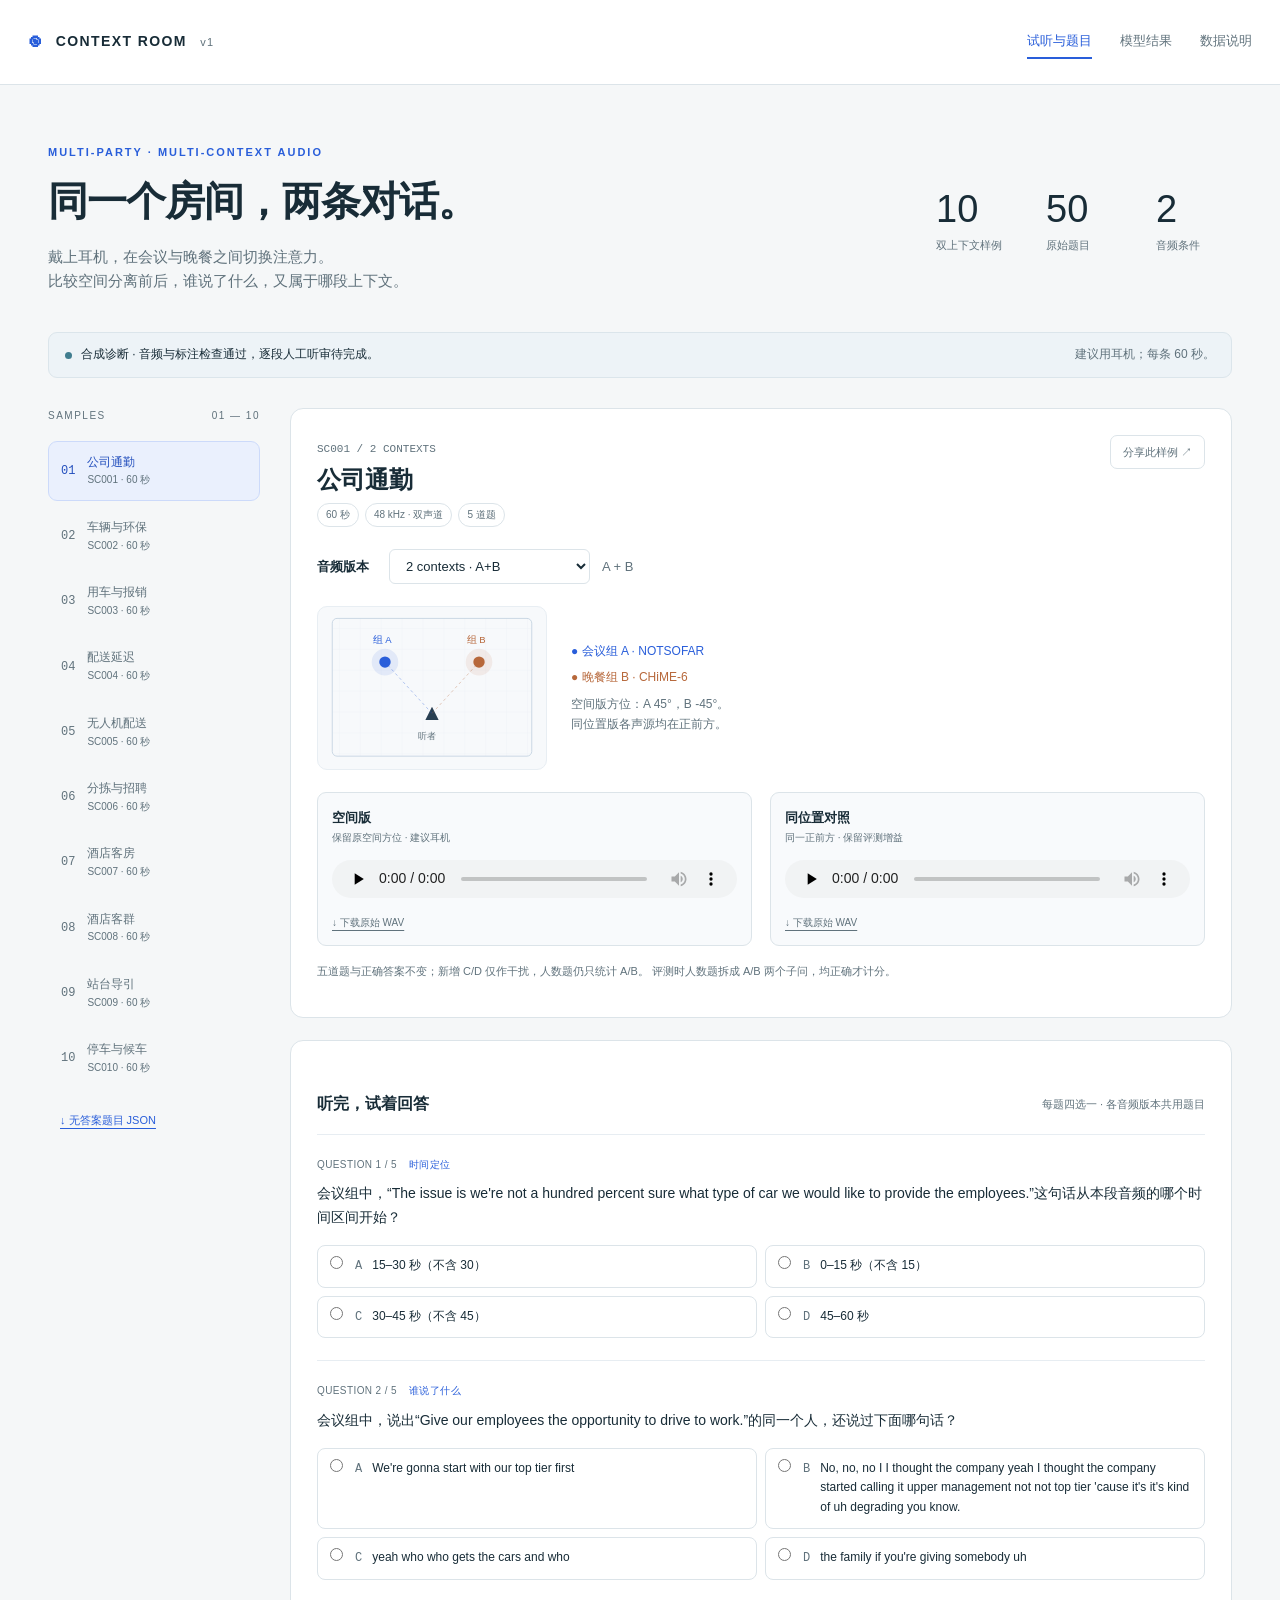
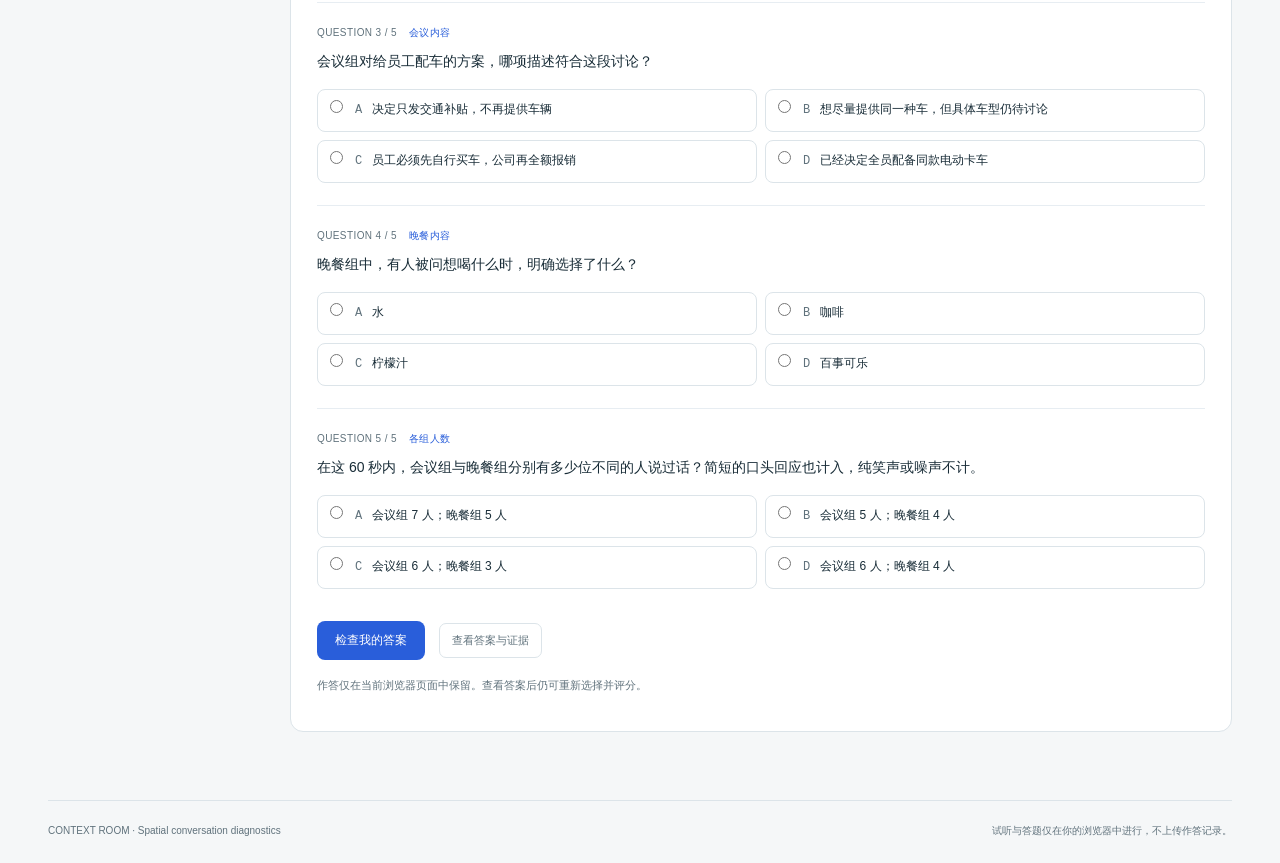
==== commit 2ff01af8: "Add lossless 1–4 context listening variants with shared questions" ====
--- a/index.html
+++ b/index.html
@@ -1,12 +1,12 @@
 <!doctype html>
 <html lang="zh-CN">
-<head><meta charset="utf-8"><meta name="viewport" content="width=device-width,initial-scale=1"><meta name="description" content="固定 50 道原题，比较 1–4 context 的模型表现，提供空间版、同位置对照及逐题答案。"><title>Context Room · 双上下文音频实验</title><link rel="stylesheet" href="style.css?v=20260928-ladder-v1"></head>
+<head><meta charset="utf-8"><meta name="viewport" content="width=device-width,initial-scale=1"><meta name="description" content="固定 50 道原题，比较 1–4 context 的模型表现，提供空间版、同位置对照及逐题答案。"><title>Context Room · 双上下文音频实验</title><link rel="stylesheet" href="style.css?v=20260928-listening-v1"></head>
 <body>
 <header class="topbar"><a class="brand" href="#"><span class="brand-icon">◉</span> CONTEXT ROOM <span class="version">v1</span></a><nav><a href="#listen" id="nav-listen" class="active">试听与题目</a><a href="#results" id="nav-results">模型结果</a><a href="#about" id="nav-about">数据说明</a></nav></header>
 <main><section class="hero"><div><p class="eyebrow">MULTI-PARTY · MULTI-CONTEXT AUDIO</p><h1>同一个房间，两条对话。</h1><p class="subtitle">戴上耳机，在会议与晚餐之间切换注意力。<br>比较空间分离前后，谁说了什么，又属于哪段上下文。</p></div><div class="stats"><div><strong>10</strong><span>双上下文样例</span></div><div><strong>50</strong><span>原始题目</span></div><div><strong>2</strong><span>音频条件</span></div></div></section>
 <div class="notice"><span class="status-dot"></span>合成诊断 · 音频与标注检查通过，逐段人工听审待完成。<span>建议用耳机；每条 60 秒。</span></div>
 <section id="listen-view" class="workspace"><aside><div class="section-label">SAMPLES <span>01 — 10</span></div><div id="sample-list"></div><a class="download" href="questions.json" download>↓ 无答案题目 JSON</a></aside><div id="sample-content" aria-live="polite"><p>正在载入样例…</p></div></section>
 <section id="results-view" hidden><div class="section-heading"><div><p class="eyebrow">FIXED QUESTIONS · INCREASING INTERFERENCE</p><h2>1–4 context 模型结果</h2></div><label>音频条件 <select id="result-condition"><option value="spatial">空间版</option><option value="colocated">同位置对照</option></select></label></div><div id="context-ladder-results" hidden></div><details class="historical-results"><summary>历史实验、单／双 context 原报告与链路测试</summary><div class="panel"><p class="eyebrow">SINGLE-SAMPLE CONNECTIVITY</p><h2>单样本链路测试</h2><p class="fineprint">展示每个模型最新的单样本链路验证。Muse 使用本题集 SC001 空间版 60 秒音频。通过表示请求或推理链路可用，不代表答题正确；这些状态不计入下方 50 题选择题评分。</p><div id="smoke-table"></div><p class="fineprint">耗时口径：Live 为完整会话，Gemini 为请求耗时，开放模型为生成耗时；均非实时服务延迟。</p></div><div class="results-note" id="results-note"></div><div id="model-table"></div><div id="model-protocols" class="panel" hidden></div><div id="transcription-results" class="panel" hidden></div><div id="single-context-results" class="panel" hidden></div><div class="panel"><h3>样例结果</h3><div class="filters"><label>模型 <select id="result-model"></select></label><label>样例 <select id="result-sample"></select></label></div><div id="question-results"></div></div><p class="fineprint">每个条件共 50 题。完整记录 10 条音频后，以答对数除以 50；无法解析的题计为未答，有效答题数单独显示。全无有效答案时不显示准确率；未完成整轮显示“进行中”。Muse 已完成两条件转录，按 WER 单独评分，不参与选择题准确率。</p></details></section>
-<section id="about-view" hidden><div class="panel prose"><p class="eyebrow">DATA & METHOD</p><h2>原始双 context 音频如何构造</h2><p>每条叠加一段 NOTSOFAR 会议与一段 CHiME-6 晚餐对话，保留各自的参与者与原始内容。每组作为一个整体声源，经 KEMAR HRTF 渲染到不同方位；对照版把两个声源放在同一正前方。</p><p>两种条件使用完全相同的片段与题目，整体 RMS 匹配。每条均为 60 秒、48 kHz、16-bit 双声道 WAV。原始录音为 16 kHz；升采样不增加原始信息。不额外叠加房间混响。</p><h3>固定原题的 1–4 context 对照</h3><p>1 context 分别播放题目所属 A 或 B；2 context 为原 A+B；3 context 加入一路朗读干扰，4 context 加入两路。各级共用原 50 题计分单元，人数题拆成 A/B 两个整数子问，两者都正确才得分。新增 C/D 只作干扰，不增加问题。</p><p>A/B 保持原来的 60 秒时间轴、增益和方位，各级不重新归一化。C/D 统一额外衰减 6.05 dB 以避免削波；空间版 3 context 的新增源在 +100°，4 context 再加 −100°；同位置版均为正前方。新增语音也增加干扰能量，因此测量的是加入这些语音来源后的表现。试听区保留原始双 context 样例。</p><h3>五种题型</h3><p>时间定位 · 同一说话人的内容归属 · 会议内容问答 · 晚餐内容问答 · 两个上下文各自的说话人数。时间题以本段音频的起点为 0 秒，人数计入简短口头回应，不计纯笑声与噪声。</p><h3>解读结果的边界</h3><p>10 个片段配对来自 4 场 NOTSOFAR 会议和同一场 CHiME-6 S02；不是 10 场独立会话。context 表示来源音轨：A/B 为对话，C/D 为单人朗读；来源内部仍可能出现子话题。每个人没有独立空间位置；短回应在混合后是否可辨，仍需人工听审。这是诊断样例，不代表官方 benchmark 成绩。</p><p>模型需要核实音频预处理是否保留双声道。空间版输入经过转单声道的结果，应明确标记，不能作为空间理解能力的直接证据。</p><h3>来源与许可</h3><ul><li>NOTSOFAR-1：Microsoft 与数据作者，<a href="https://huggingface.co/datasets/microsoft/NOTSOFAR">数据集</a> · <a href="https://github.com/microsoft/NOTSOFAR1-Challenge/blob/main/DATA_LICENSE">CC BY 4.0</a>。</li><li>CHiME-5/6：Jon Barker、Shinji Watanabe、Emmanuel Vincent、Jan Trmal 及共同作者，<a href="https://openslr.org/150/">OpenSLR 150</a> · CC BY-SA 4.0。</li><li>新增干扰 C/D：<a href="https://www.openslr.org/12">LibriSpeech test-clean</a>，Vassil Panayotov、Guoguo Chen、Daniel Povey、Sanjeev Khudanpur，CC BY 4.0。各路为独立单人朗读，完整话语按原顺序拼接、补零到 60 秒。</li><li>空间渲染：Bill Gardner、Keith Martin，MIT Media Laboratory，1994 年 <a href="https://sound.media.mit.edu/resources/KEMAR.html">KEMAR HRTF</a>；FFmpeg sofalizer。</li></ul><p>本项目的变更包括截取、混音、响度匹配、HRTF 渲染和新增问答标注。衍生音频与本项目新增内容以 <a href="https://creativecommons.org/licenses/by-sa/4.0/">CC BY-SA 4.0</a> 分享。原始资料保留各自署名与许可。</p><div class="resource-links"><a href="ATTRIBUTION.md">署名与引用</a><a href="provenance.json">原始片段来源与音频哈希</a><a href="results.json">模型结果 JSON</a><a href="result-schema.json">结果接入格式</a></div></div></section>
+<section id="about-view" hidden><div class="panel prose"><p class="eyebrow">DATA & METHOD</p><h2>原始双 context 音频如何构造</h2><p>每条叠加一段 NOTSOFAR 会议与一段 CHiME-6 晚餐对话，保留各自的参与者与原始内容。每组作为一个整体声源，经 KEMAR HRTF 渲染到不同方位；对照版把两个声源放在同一正前方。</p><p>两种条件使用完全相同的片段与题目，整体 RMS 匹配。每条均为 60 秒、48 kHz、16-bit 双声道 WAV。原始录音为 16 kHz；升采样不增加原始信息。不额外叠加房间混响。</p><h3>固定原题的 1–4 context 对照</h3><p>1 context 分别播放题目所属 A 或 B；2 context 为原 A+B；3 context 加入一路朗读干扰，4 context 加入两路。各级共用原 50 题计分单元，人数题拆成 A/B 两个整数子问，两者都正确才得分。新增 C/D 只作干扰，不增加问题。</p><p>A/B 保持原来的 60 秒时间轴、增益和方位，各级不重新归一化。C/D 统一额外衰减 6.05 dB 以避免削波；空间版 3 context 的新增源在 +100°，4 context 再加 −100°；同位置版均为正前方。新增语音也增加干扰能量，因此测量的是加入这些语音来源后的表现。试听区可切换单独 A、单独 B、2、3、4 context；题目与布局共用。新增音频以无损 FLAC 提供，解码后的波形与评测 WAV 完全一致。</p><h3>五种题型</h3><p>时间定位 · 同一说话人的内容归属 · 会议内容问答 · 晚餐内容问答 · 两个上下文各自的说话人数。时间题以本段音频的起点为 0 秒，人数计入简短口头回应，不计纯笑声与噪声。</p><h3>解读结果的边界</h3><p>10 个片段配对来自 4 场 NOTSOFAR 会议和同一场 CHiME-6 S02；不是 10 场独立会话。context 表示来源音轨：A/B 为对话，C/D 为单人朗读；来源内部仍可能出现子话题。每个人没有独立空间位置；短回应在混合后是否可辨，仍需人工听审。这是诊断样例，不代表官方 benchmark 成绩。</p><p>模型需要核实音频预处理是否保留双声道。空间版输入经过转单声道的结果，应明确标记，不能作为空间理解能力的直接证据。</p><h3>来源与许可</h3><ul><li>NOTSOFAR-1：Microsoft 与数据作者，<a href="https://huggingface.co/datasets/microsoft/NOTSOFAR">数据集</a> · <a href="https://github.com/microsoft/NOTSOFAR1-Challenge/blob/main/DATA_LICENSE">CC BY 4.0</a>。</li><li>CHiME-5/6：Jon Barker、Shinji Watanabe、Emmanuel Vincent、Jan Trmal 及共同作者，<a href="https://openslr.org/150/">OpenSLR 150</a> · CC BY-SA 4.0。</li><li>新增干扰 C/D：<a href="https://www.openslr.org/12">LibriSpeech test-clean</a>，Vassil Panayotov、Guoguo Chen、Daniel Povey、Sanjeev Khudanpur，CC BY 4.0。各路为独立单人朗读，完整话语按原顺序拼接、补零到 60 秒。</li><li>空间渲染：Bill Gardner、Keith Martin，MIT Media Laboratory，1994 年 <a href="https://sound.media.mit.edu/resources/KEMAR.html">KEMAR HRTF</a>；FFmpeg sofalizer。</li></ul><p>本项目的变更包括截取、混音、响度匹配、HRTF 渲染和新增问答标注。衍生音频与本项目新增内容以 <a href="https://creativecommons.org/licenses/by-sa/4.0/">CC BY-SA 4.0</a> 分享。原始资料保留各自署名与许可。</p><div class="resource-links"><a href="ATTRIBUTION.md">署名与引用</a><a href="listening-audio.json">各 context 音频与波形哈希</a><a href="provenance.json">原始片段来源与音频哈希</a><a href="results.json">模型结果 JSON</a><a href="result-schema.json">结果接入格式</a></div></div></section>
 <footer><span>CONTEXT ROOM · Spatial conversation diagnostics</span><span>试听与答题仅在你的浏览器中进行，不上传作答记录。</span></footer></main>
-<script src="app.js?v=20260928-ladder-v1" defer></script></body></html>
+<script src="app.js?v=20260928-listening-v1" defer></script></body></html>
--- a/style.css
+++ b/style.css
@@ -2,3 +2,5 @@
 
 /* Fixed-question context ladder; colors are repeated in chart and legend. */
 .ladder-legend{display:flex;gap:20px;flex-wrap:wrap;font-size:12px;margin:18px 0}.ladder-legend span{display:flex;align-items:center;gap:7px}.ladder-color{display:inline-block;width:12px;height:12px;border-radius:3px}.k1{background:#295eda}.k2{background:#32877e}.k3{background:#b7683b}.k4{background:#8b61ab}.ladder-model{display:grid;grid-template-columns:180px minmax(0,1fr);gap:20px;padding:15px 0;border-top:1px solid var(--line)}.ladder-model>strong{font-size:12px;padding-top:4px}.ladder-bars{display:grid;gap:7px}.ladder-bar-row{display:grid;grid-template-columns:67px minmax(40px,1fr) 100px;gap:12px;align-items:center;font-size:11px}.ladder-bar-row>span{color:var(--muted)}.ladder-bar-row>b{font-weight:500;font-variant-numeric:tabular-nums}.ladder-track{height:14px;background:#eef2f6;border-radius:3px;overflow:hidden;background-image:linear-gradient(to right,transparent calc(100% - 1px),#dce4e9 0);background-size:20% 100%}.ladder-fill{height:100%;border-radius:3px}.ladder-scenes{display:grid;grid-template-columns:repeat(4,1fr);gap:12px;margin:22px 0}.ladder-scene{text-align:left;border:1px solid var(--line);border-radius:10px;background:#f9fbfc;padding:16px;color:var(--ink)}.ladder-scene.selected{border-color:#6990e8;background:#eef3ff}.ladder-scene strong{display:block;font-size:15px}.ladder-scene small{display:block;font-size:11px;color:var(--muted);margin-top:5px}.ladder-detail-table{white-space:normal;min-width:560px}.ladder-detail-table td:first-child{width:48%}.ladder-detail-table summary{cursor:pointer;color:var(--muted);margin-top:5px}.ladder-detail-table details p,.ladder-detail-table li{font-size:12px;line-height:1.7}.ladder-verdict{display:inline-block;border-radius:5px;padding:3px 7px;white-space:nowrap}.ladder-verdict.correct{color:#226344;background:#eff8f3}.ladder-verdict.wrong{color:#923e35;background:#fff1ed}.ladder-verdict.missing{color:#665645;background:#f4f0e8}.historical-results>summary{cursor:pointer;font-weight:600;padding:18px 0}.historical-results{border-top:1px solid var(--line);margin-top:28px}@media(max-width:680px){.ladder-model{grid-template-columns:1fr;gap:8px}.ladder-bar-row{grid-template-columns:60px minmax(30px,1fr) 90px;gap:8px}.ladder-scenes{grid-template-columns:repeat(2,1fr)}.ladder-scene{padding:12px}.ladder-legend{gap:12px}}
+
+.listen-controls{display:flex;align-items:center;gap:12px;flex-wrap:wrap;margin:22px 0 8px;font-size:13px}.listen-controls label{font-weight:600}.listen-controls select{border:1px solid var(--line);border-radius:6px;background:var(--paper);color:var(--ink);padding:8px 12px;max-width:100%}.listen-controls span{color:var(--muted)}
